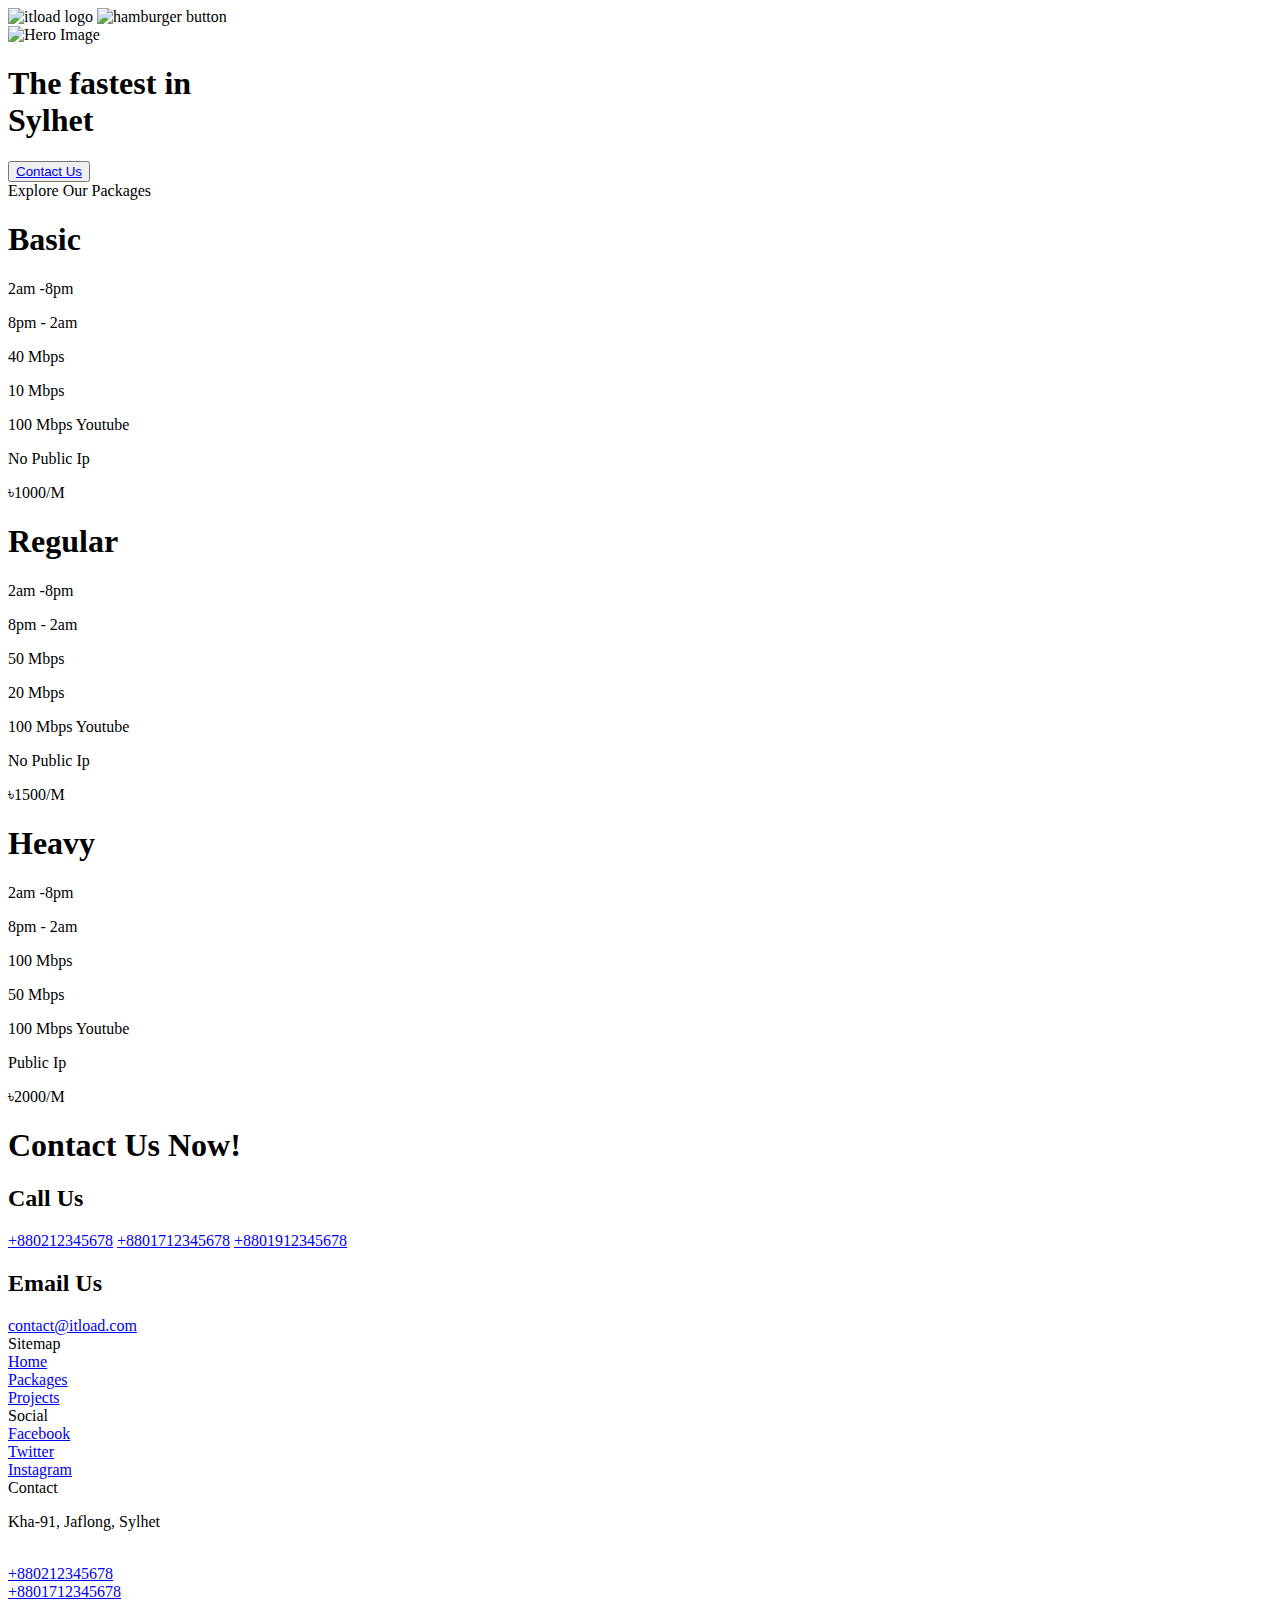
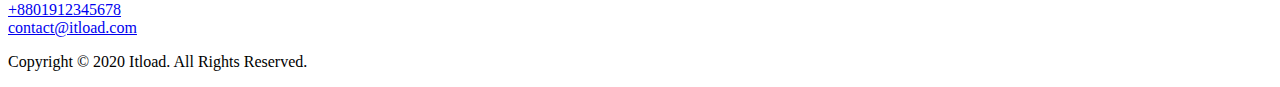
==== index.html @ b250e6c8 "dots" ====
<!DOCTYPE html>
<html lang="en">
<head>
    <meta charset="UTF-8">
    <meta name="viewport" content="width=device-width, initial-scale=1.0">
    <link rel="stylesheet" href="style/style.css">
    <link rel="stylesheet" href="style/owl.carousel.min.css">
    <link rel="stylesheet" href="/style/owl.theme.default.min.css">
    <link rel="shortcut icon" href="assets/favicon.svg" type="image/x-icon">
    <title>Itload</title>
</head>
<body>
    <header>
        <nav>
            <img src="assets/itload.png" alt="itload logo" class="logo">
            <img src="assets/hamburger.svg" alt="hamburger button" class="burger" role="button">
        </nav>
    </header>
    <main>
        <div class="title">
            <img src="assets/hands.jpg" alt="Hero Image" class="heroimg">
            <h1 class="title">The fastest in<br>Sylhet</h1>
            <button><a href="#contact">Contact Us</a></button>
        </div>

        <div class="packages">
            <label for="xplore">Explore Our Packages</label>

            <div class="owl-carousel owl-theme owl-loaded">
                <div class="pack">
                    <h1 class="packname">Basic</h1>
                    <p class="ptime 1">2am -8pm</p> <p class="ptime 2">8pm - 2am</p>
                    <p class="pmb 1">40 Mbps</p> <p class="pmb 2">10 Mbps</p>
                    <p class="info1">100 Mbps Youtube</p>
                    <p class="info2">No Public Ip</p>
                    <p class="price">৳1000/M</p>
                </div>
    
                <div class="pack">
                    <h1 class="packname">Regular</h1>
                    <p class="ptime 1">2am -8pm</p> <p class="ptime 2">8pm - 2am</p>
                    <p class="pmb 1">50 Mbps</p> <p class="pmb 2">20 Mbps</p>
                    <p class="info1">100 Mbps Youtube</p>
                    <p class="info2">No Public Ip</p>
                    <p class="price">৳1500/M</p>
                </div>
    
                <div class="pack">
                    <h1 class="packname">Heavy</h1>
                    <p class="ptime 1">2am -8pm</p> <p class="ptime 2">8pm - 2am</p>
                    <p class="pmb 1">100 Mbps</p> <p class="pmb 2">50 Mbps</p>
                    <p class="info1">100 Mbps Youtube</p>
                    <p class="info2">Public Ip</p>
                    <p class="price">৳2000/M</p>
                </div>
            </div>
        </div>

        <div class="contact">
            <h1 id="contact">Contact Us Now!</h1>
            <section class="call">
                <h2>Call Us</h2>
                <a href="tel:+880212345678">+880212345678</a>
                <a href="tel:+8801712345678">+8801712345678</a>
                <a href="tel:+880192345678">+8801912345678</a>
            </section>

            <section class="email">
                <h2>Email Us</h2>
                <a href="mailto:contact@itload.com">contact@itload.com</a>
            </section>
        </div>
    </main>

    <footer>
        <section class="sitemap">
            <label for="sitemap">Sitemap</label><br>
            <a href="#">Home</a><br>
            <a href="#">Packages</a><br>
            <a href="#">Projects</a><br>
        </section>

        <section class="social">
            <label for="social">Social</label><br>
            <a href="#">Facebook</a><br>
            <a href="#">Twitter</a><br>
            <a href="#">Instagram</a><br>
        </section>
        <section class="contact">
            <label for="contact">Contact</label><br>
            <p>Kha-91, Jaflong, Sylhet</p><br>
            <a href="tel:+880212345678">+880212345678</a><br>
            <a href="tel:+8801712345678">+8801712345678</a><br>
            <a href="tel:+880192345678">+8801912345678</a><br>
            <a href="mailto:contact@itload.com">contact@itload.com</a>
        </section>
        <p class="copy">Copyright © 2020 Itload. All Rights Reserved.</p>
    </footer>
    <script src="jquery.min.js"></script>
    <script src="owl.carousel.min.js"></script>
    <script src="main.js"></script>
</body>
</html>
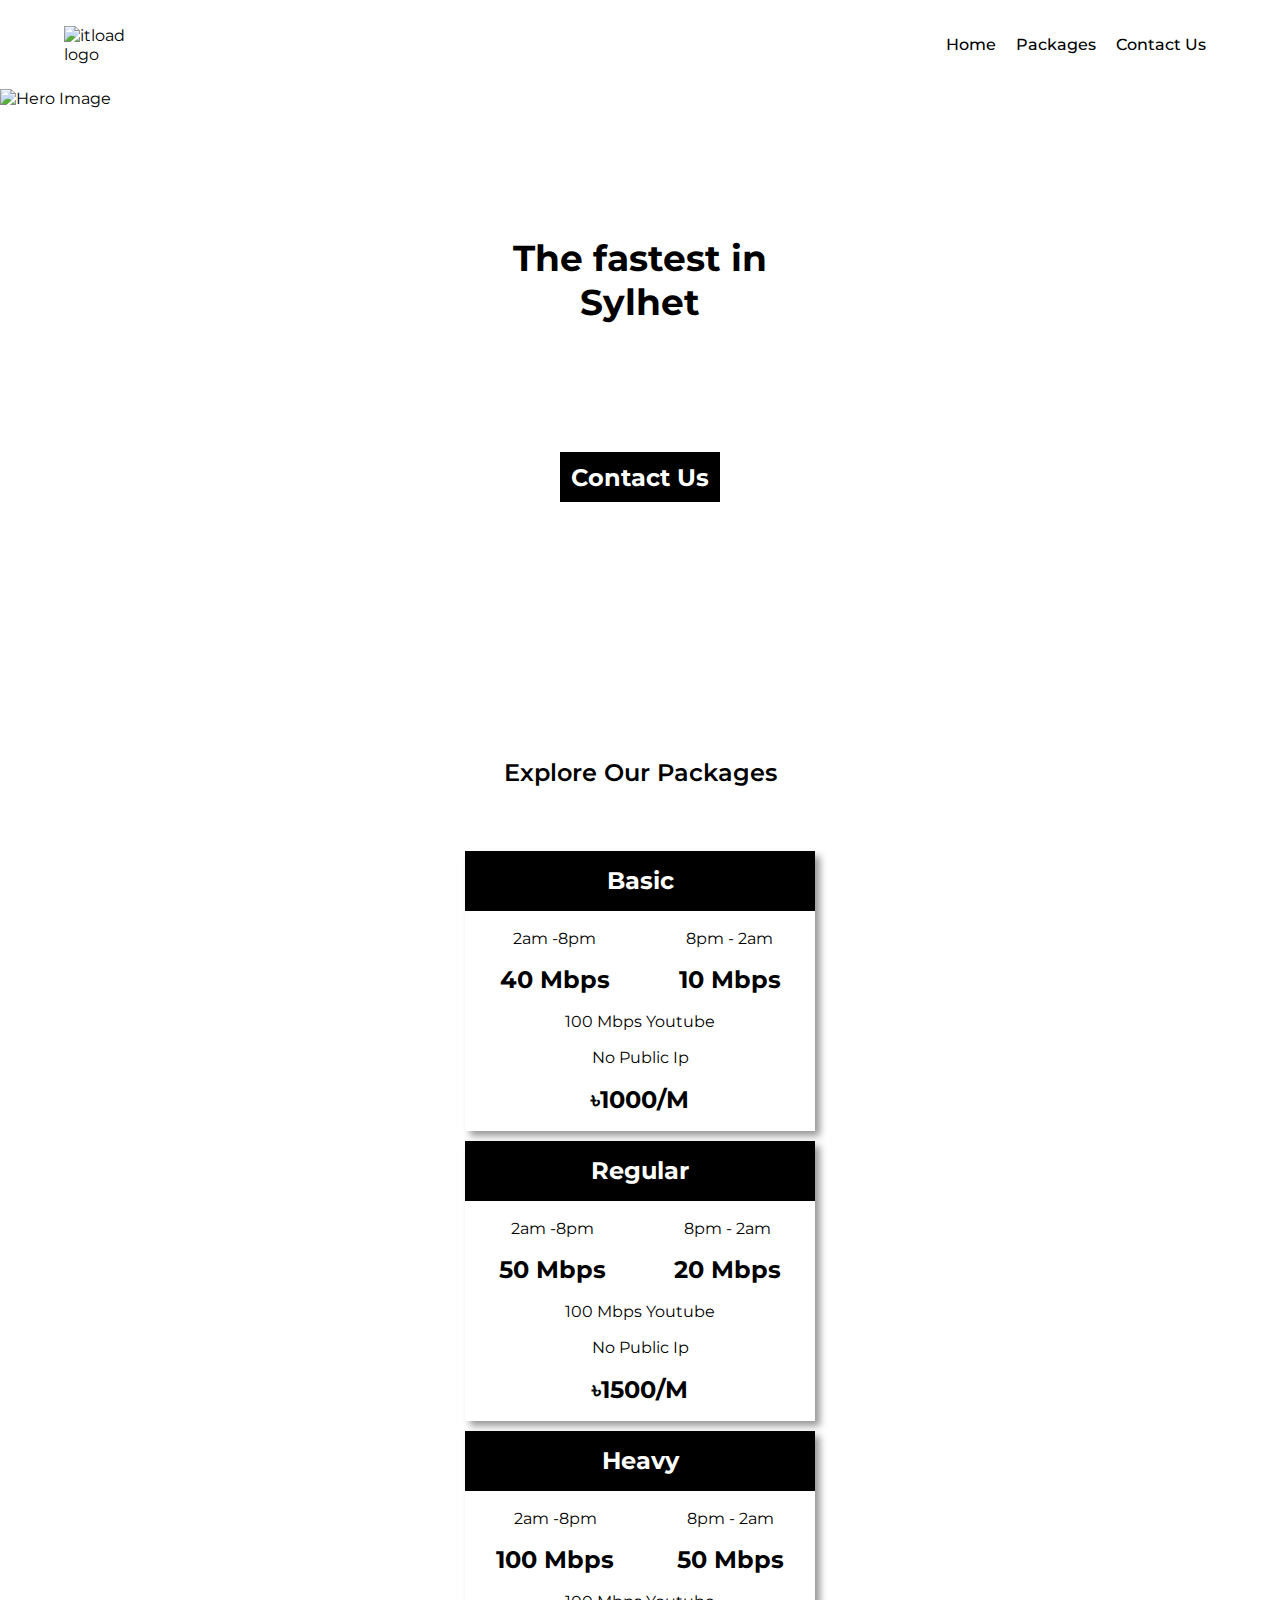
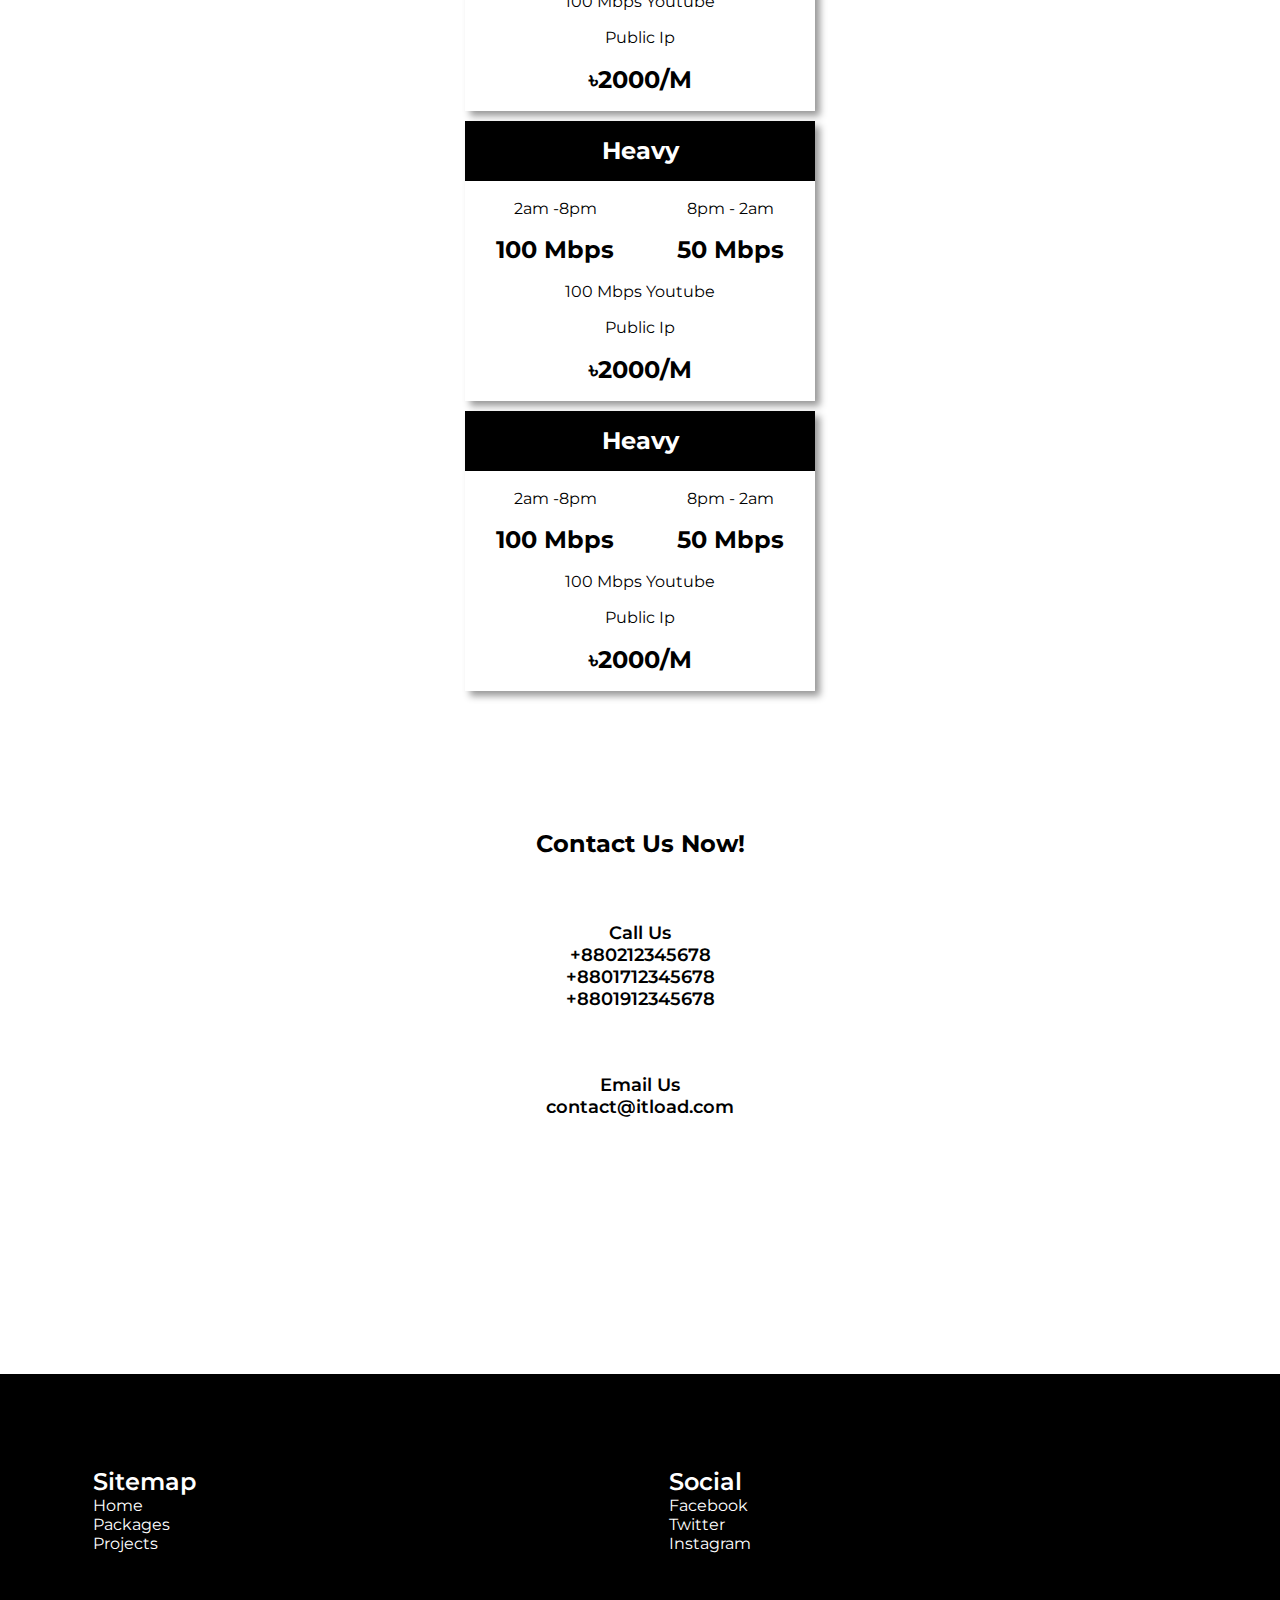
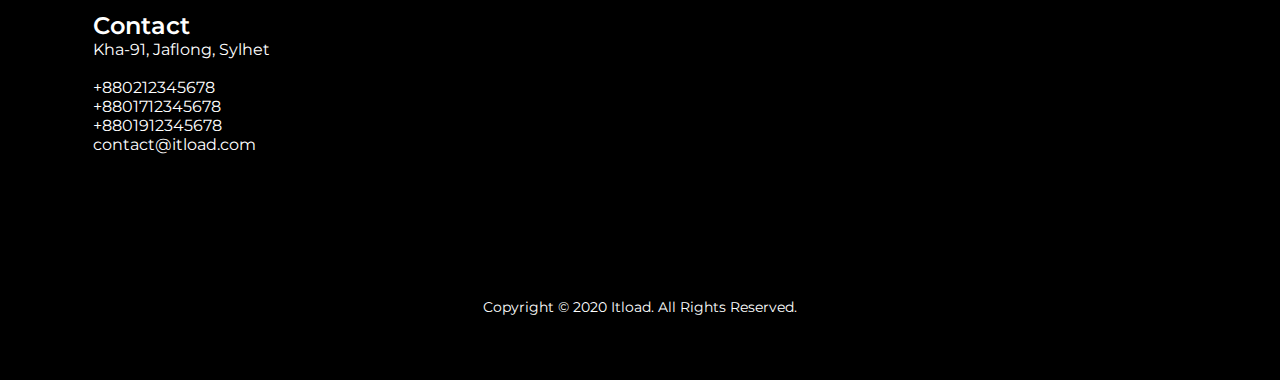
==== commit 888f103c: "desktop nav" ====
--- a/index.html
+++ b/index.html
@@ -5,7 +5,7 @@
     <meta name="viewport" content="width=device-width, initial-scale=1.0">
     <link rel="stylesheet" href="style/style.css">
     <link rel="stylesheet" href="style/owl.carousel.min.css">
-    <link rel="stylesheet" href="/style/owl.theme.default.min.css">
+    <link rel="stylesheet" href="style/owl.theme.default.min.css">
     <link rel="shortcut icon" href="assets/favicon.svg" type="image/x-icon">
     <title>Itload</title>
 </head>
@@ -14,8 +14,14 @@
         <nav>
             <img src="assets/itload.png" alt="itload logo" class="logo">
             <img src="assets/hamburger.svg" alt="hamburger button" class="burger" role="button">
+            <ul class="nav_links">
+                <li><a href="/index.html">Home</a></li>
+                <li><a href="#packages">Packages</a></li>
+                <li><a href="#contact">Contact Us</a></li>
+            </ul>
         </nav>
     </header>
+    
     <main>
         <div class="title">
             <img src="assets/hands.jpg" alt="Hero Image" class="heroimg">
@@ -23,7 +29,7 @@
             <button><a href="#contact">Contact Us</a></button>
         </div>
 
-        <div class="packages">
+        <div class="packages" id="packages">
             <label for="xplore">Explore Our Packages</label>
 
             <div class="owl-carousel owl-theme owl-loaded">
@@ -45,6 +51,24 @@
                     <p class="price">৳1500/M</p>
                 </div>
     
+                <div class="pack">
+                    <h1 class="packname">Heavy</h1>
+                    <p class="ptime 1">2am -8pm</p> <p class="ptime 2">8pm - 2am</p>
+                    <p class="pmb 1">100 Mbps</p> <p class="pmb 2">50 Mbps</p>
+                    <p class="info1">100 Mbps Youtube</p>
+                    <p class="info2">Public Ip</p>
+                    <p class="price">৳2000/M</p>
+                </div>
+
+                <div class="pack">
+                    <h1 class="packname">Heavy</h1>
+                    <p class="ptime 1">2am -8pm</p> <p class="ptime 2">8pm - 2am</p>
+                    <p class="pmb 1">100 Mbps</p> <p class="pmb 2">50 Mbps</p>
+                    <p class="info1">100 Mbps Youtube</p>
+                    <p class="info2">Public Ip</p>
+                    <p class="price">৳2000/M</p>
+                </div>
+
                 <div class="pack">
                     <h1 class="packname">Heavy</h1>
                     <p class="ptime 1">2am -8pm</p> <p class="ptime 2">8pm - 2am</p>
--- a/style/style.css
+++ b/style/style.css
@@ -0,0 +1,307 @@
+@import url("https://fonts.googleapis.com/css2?family=Montserrat:wght@500;600;700&display=swap");
+* {
+  margin: 0;
+  padding: 0;
+  -webkit-box-sizing: border-box;
+          box-sizing: border-box;
+  font-family: 'Montserrat', sans-serif;
+  scroll-behavior: smooth;
+}
+
+nav {
+  margin: auto;
+  margin-top: 5%;
+  width: 90%;
+  display: -webkit-box;
+  display: -ms-flexbox;
+  display: flex;
+  -webkit-box-pack: justify;
+      -ms-flex-pack: justify;
+          justify-content: space-between;
+}
+
+nav .logo {
+  width: 90px;
+}
+
+nav .burger {
+  width: 34px;
+}
+
+nav .nav_links {
+  display: none;
+}
+
+main {
+  margin-top: 5%;
+}
+
+main .title {
+  display: -webkit-box;
+  display: -ms-flexbox;
+  display: flex;
+  -webkit-box-orient: vertical;
+  -webkit-box-direction: normal;
+      -ms-flex-direction: column;
+          flex-direction: column;
+  margin: auto;
+  margin-top: 5%;
+}
+
+main .title .heroimg {
+  width: 100%;
+}
+
+main .title h1.title {
+  margin-top: 10%;
+  font-size: 36px;
+  font-weight: bold;
+  text-align: center;
+}
+
+main .title button {
+  background-color: black;
+  border: none;
+  width: 160px;
+  height: 50px;
+  margin: auto;
+  margin-top: 10%;
+  font-size: 24px;
+  font-weight: bold;
+}
+
+main .title button a {
+  color: white;
+  text-decoration: none;
+}
+
+main .packages {
+  margin-top: 20%;
+  display: -webkit-box;
+  display: -ms-flexbox;
+  display: flex;
+  -webkit-box-orient: vertical;
+  -webkit-box-direction: normal;
+      -ms-flex-direction: column;
+          flex-direction: column;
+}
+
+main .packages label {
+  margin: auto auto 5% auto;
+  font-size: 24px;
+  font-weight: 600;
+}
+
+main .packages .pack {
+  width: 350px;
+  height: 280px;
+  margin: auto auto 10px auto;
+  -webkit-box-shadow: 5px 5px 7px #999;
+          box-shadow: 5px 5px 7px #999;
+  display: -ms-grid;
+  display: grid;
+      grid-template-areas: 'header header' + 't1 t2'+ 'm1 m2'+ 'info info'+ 'info2 info2'+ 'price price';
+}
+
+main .packages .pack .packname {
+  -ms-grid-row: 1;
+  -ms-grid-column: 1;
+  -ms-grid-column-span: 2;
+  grid-area: header;
+  text-align: center;
+  background-color: black;
+  color: white;
+  height: 60px;
+  font-weight: 700;
+  font-size: 24px;
+  line-height: 60px;
+}
+
+main .packages .pack p {
+  text-align: center;
+}
+
+main .packages .pack .pmb, main .packages .pack .price {
+  font-weight: bold;
+  font-size: 24px;
+}
+
+main .packages .pack .ptime1 {
+  -ms-grid-row: 2;
+  -ms-grid-column: 1;
+  grid-area: t1;
+}
+
+main .packages .pack .ptime2 {
+  -ms-grid-row: 2;
+  -ms-grid-column: 2;
+  grid-area: t2;
+}
+
+main .packages .pack .pmb1 {
+  -ms-grid-row: 3;
+  -ms-grid-column: 1;
+  grid-area: m1;
+}
+
+main .packages .pack .pmb2 {
+  -ms-grid-row: 3;
+  -ms-grid-column: 2;
+  grid-area: m2;
+}
+
+main .packages .pack .info1 {
+  -ms-grid-row: 4;
+  -ms-grid-column: 1;
+  -ms-grid-column-span: 2;
+  grid-area: info;
+}
+
+main .packages .pack .info2 {
+  -ms-grid-row: 5;
+  -ms-grid-column: 1;
+  -ms-grid-column-span: 2;
+  grid-area: info2;
+}
+
+main .packages .pack .price {
+  -ms-grid-row: 6;
+  -ms-grid-column: 1;
+  -ms-grid-column-span: 2;
+  grid-area: price;
+}
+
+main .contact {
+  display: -webkit-box;
+  display: -ms-flexbox;
+  display: flex;
+  -webkit-box-orient: vertical;
+  -webkit-box-direction: normal;
+      -ms-flex-direction: column;
+          flex-direction: column;
+  margin-top: 10%;
+}
+
+main .contact h1 {
+  margin: auto;
+  font-size: 24px;
+}
+
+main .contact .call {
+  margin: auto;
+  margin-top: 5%;
+}
+
+main .contact .call h2, main .contact .call a {
+  text-align: center;
+  font-size: 18px;
+  font-weight: 600;
+  display: block;
+  text-decoration: none;
+  color: black;
+}
+
+main .contact .email {
+  margin: auto;
+  margin-top: 5%;
+}
+
+main .contact .email h2, main .contact .email a {
+  text-align: center;
+  font-size: 18px;
+  font-weight: 600;
+  display: block;
+  text-decoration: none;
+  color: black;
+}
+
+footer {
+  background-color: black;
+  display: -ms-grid;
+  display: grid;
+  -ms-grid-columns: 1fr 1fr;
+      grid-template-columns: 1fr 1fr;
+  padding: 5%;
+  margin-top: 20%;
+}
+
+footer section {
+  margin: 5%;
+}
+
+footer section label {
+  color: white;
+  font-size: 24px;
+  font-weight: 600;
+}
+
+footer section a, footer section p {
+  text-decoration: none;
+  color: white;
+}
+
+footer .sitemap, footer .contact {
+  -ms-grid-column: 1;
+  grid-column: 1;
+}
+
+footer .social {
+  -ms-grid-column: 2;
+  grid-column: 2;
+}
+
+footer .copy {
+  margin: 10% 0 0 0;
+  text-align: center;
+  color: white;
+  font-size: 14px;
+  -ms-grid-column: 1;
+  -ms-grid-column-span: 2;
+  grid-column: 1/3;
+  -ms-grid-row: 3;
+  grid-row: 3;
+}
+
+/*****
+Desktop
+******/
+@media only screen and (min-width: 768px) {
+  nav {
+    margin-top: 2%;
+  }
+  nav .burger {
+    display: none;
+    -webkit-box-pack: space-evenly;
+        -ms-flex-pack: space-evenly;
+            justify-content: space-evenly;
+  }
+  nav .nav_links {
+    display: -webkit-box;
+    display: -ms-flexbox;
+    display: flex;
+  }
+  nav .nav_links li {
+    list-style: none;
+    display: -webkit-box;
+    display: -ms-flexbox;
+    display: flex;
+  }
+  nav .nav_links li a {
+    text-decoration: none;
+    color: black;
+    margin: auto 10px;
+    font-weight: 500;
+  }
+  main {
+    margin-top: auto;
+  }
+  main .title {
+    margin-top: 2%;
+  }
+}
+/*# sourceMappingURL=style.css.map */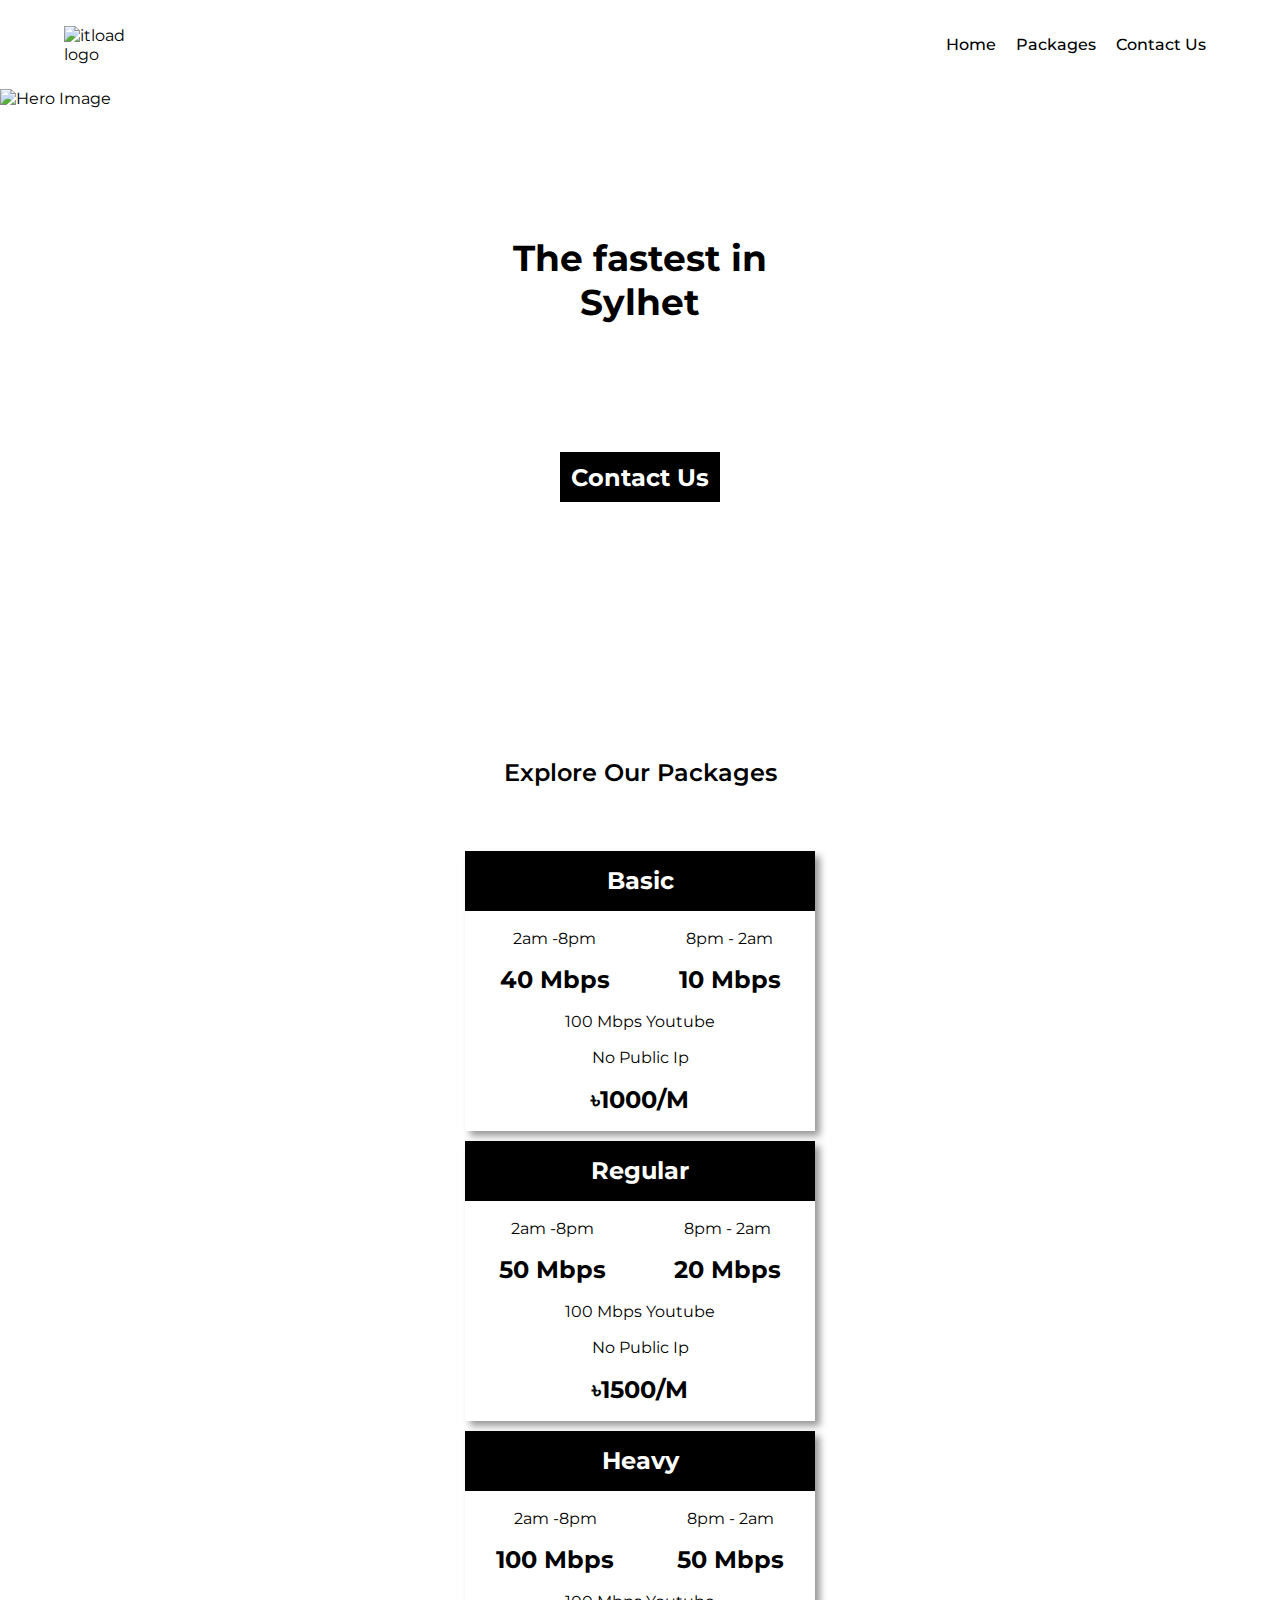
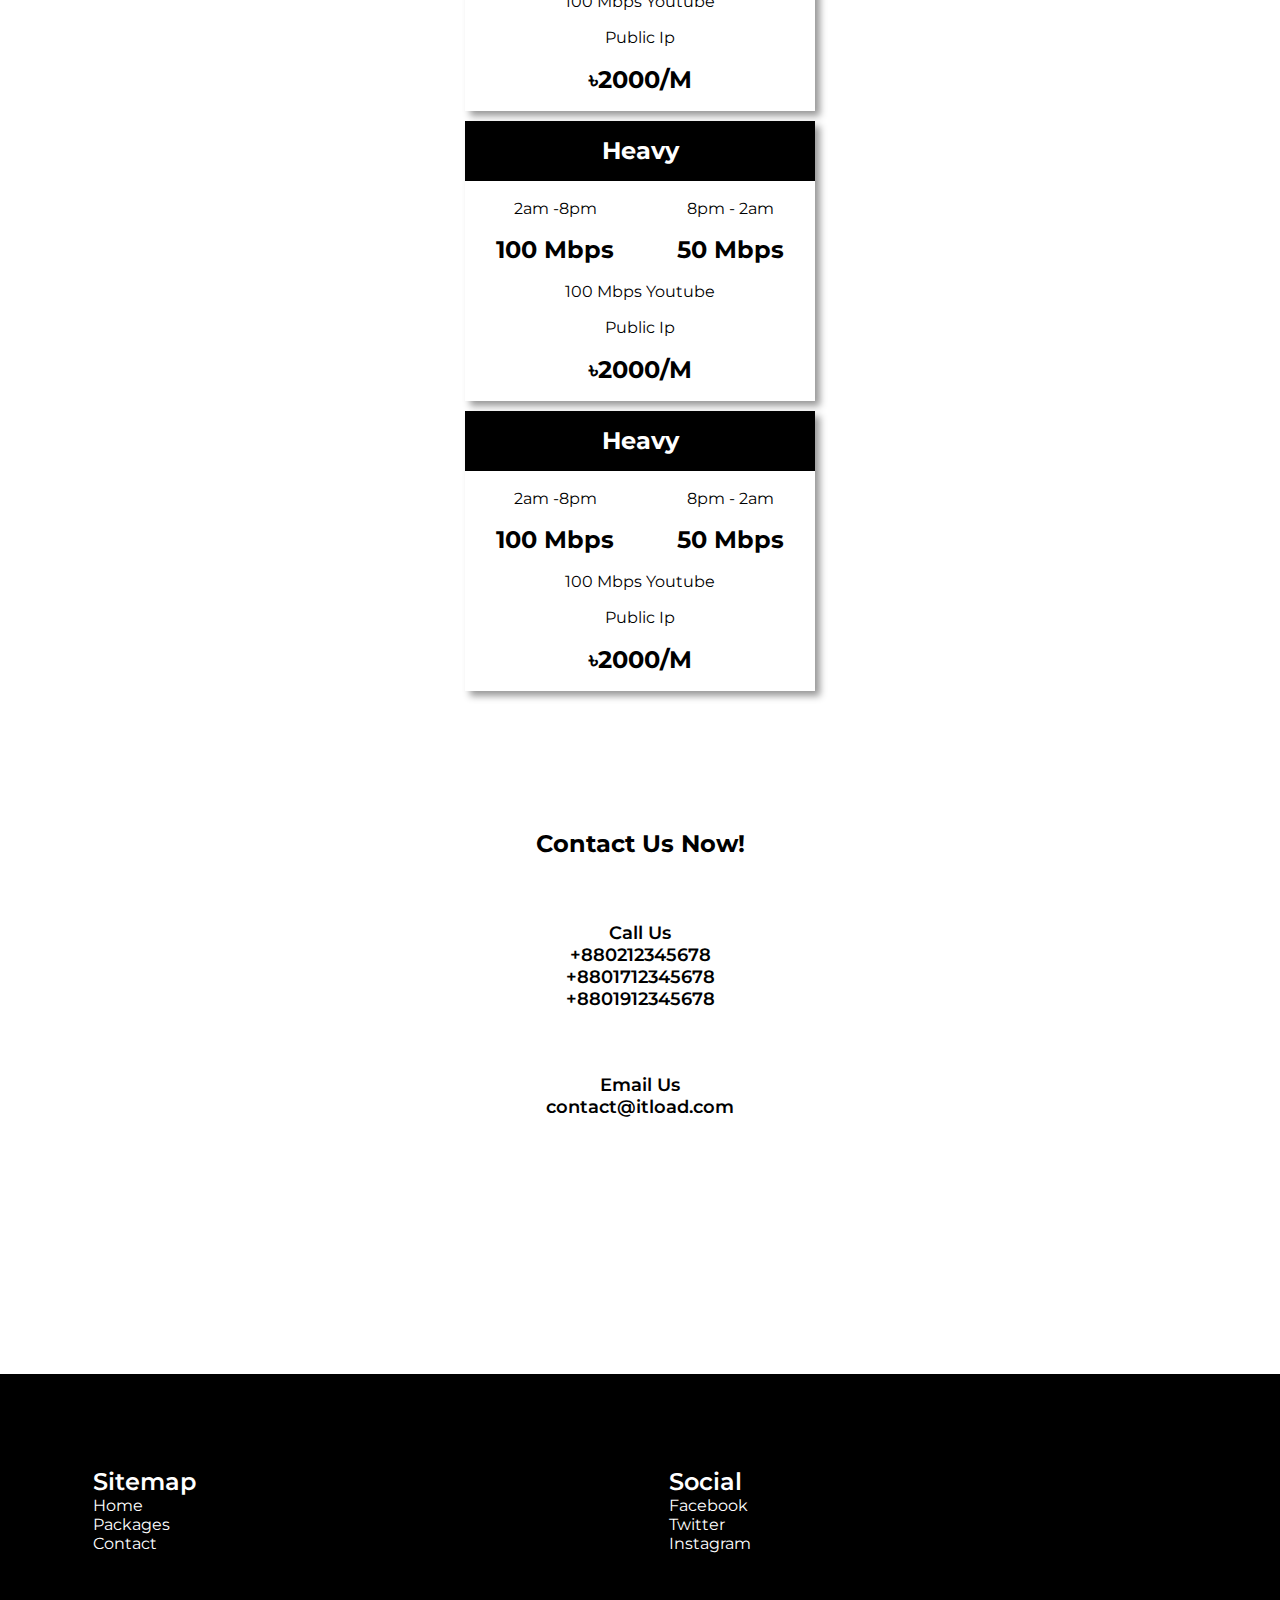
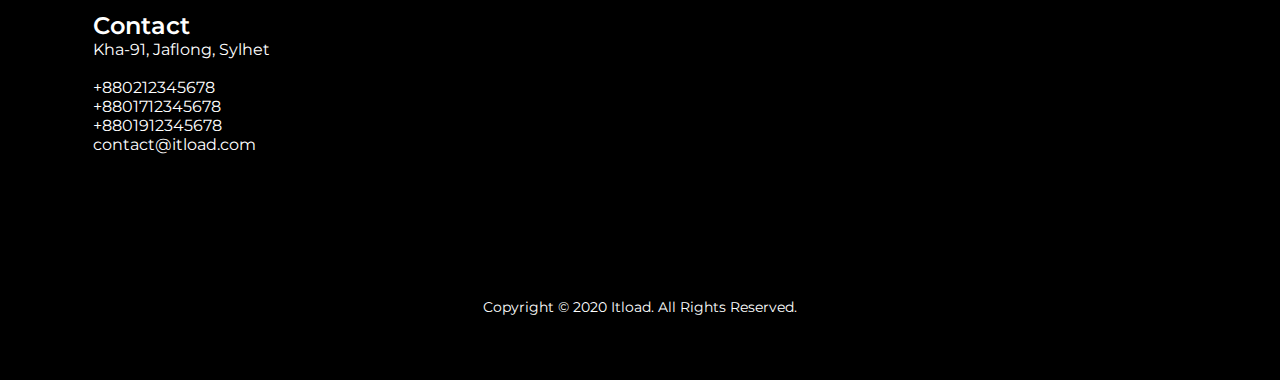
==== commit b32e578b: "contact, address variables" ====
--- a/index.html
+++ b/index.html
@@ -15,7 +15,7 @@
             <img src="assets/itload.png" alt="itload logo" class="logo">
             <img src="assets/hamburger.svg" alt="hamburger button" class="burger" role="button">
             <ul class="nav_links">
-                <li><a href="/index.html">Home</a></li>
+                <li><a href="index.html">Home</a></li>
                 <li><a href="#packages">Packages</a></li>
                 <li><a href="#contact">Contact Us</a></li>
             </ul>
@@ -99,9 +99,9 @@
     <footer>
         <section class="sitemap">
             <label for="sitemap">Sitemap</label><br>
-            <a href="#">Home</a><br>
-            <a href="#">Packages</a><br>
-            <a href="#">Projects</a><br>
+            <a href="index.html">Home</a><br>
+            <a href="#packages">Packages</a><br>
+            <a href="#contact">Contact</a><br>
         </section>
 
         <section class="social">
@@ -112,11 +112,11 @@
         </section>
         <section class="contact">
             <label for="contact">Contact</label><br>
-            <p>Kha-91, Jaflong, Sylhet</p><br>
-            <a href="tel:+880212345678">+880212345678</a><br>
-            <a href="tel:+8801712345678">+8801712345678</a><br>
-            <a href="tel:+880192345678">+8801912345678</a><br>
-            <a href="mailto:contact@itload.com">contact@itload.com</a>
+            <p class="address">Kha-91, Jaflong, Sylhet</p><br>
+            <a class="phone" href="tel:+880212345678">+880212345678</a><br>
+            <a class="phone" href="tel:+8801712345678">+8801712345678</a><br>
+            <a class="phone" href="tel:+880192345678">+8801912345678</a><br>
+            <a class="email" href="mailto:contact@itload.com">contact@itload.com</a>
         </section>
         <p class="copy">Copyright © 2020 Itload. All Rights Reserved.</p>
     </footer>
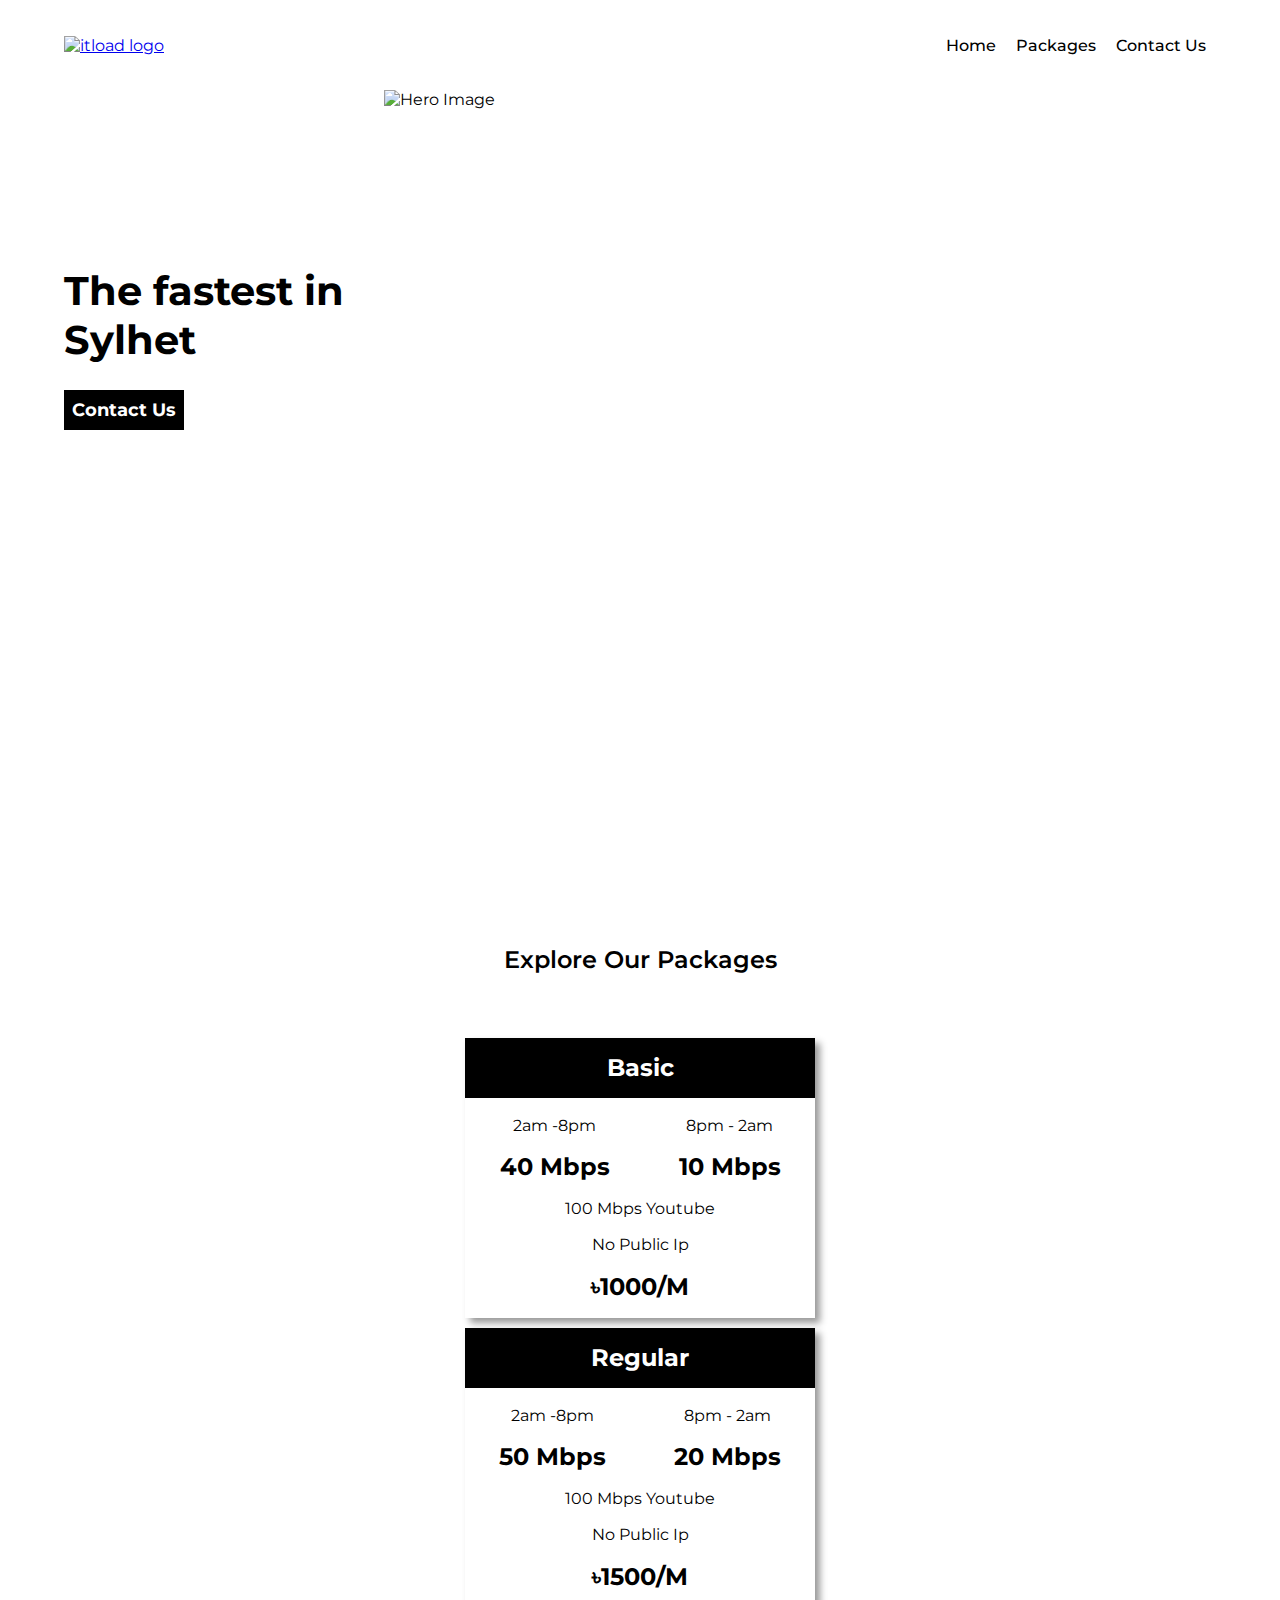
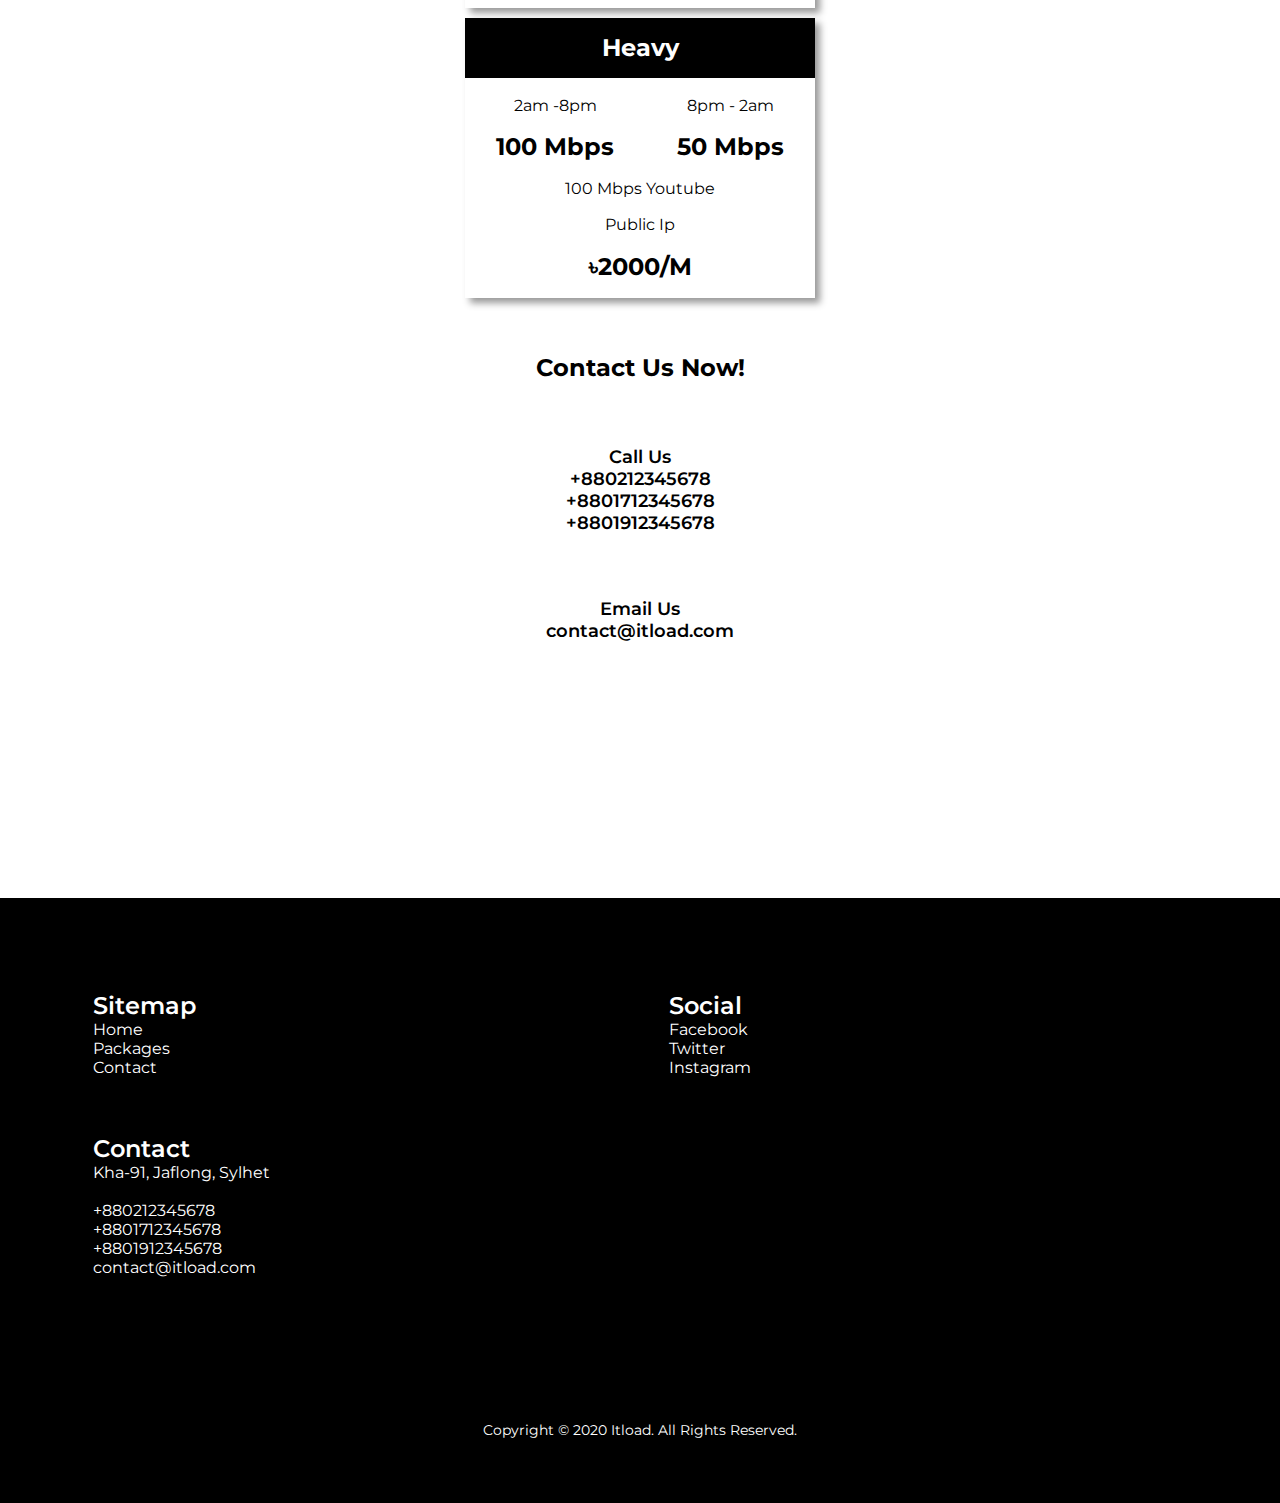
==== commit 71b59b9c: "desktop view stuff" ====
--- a/index.html
+++ b/index.html
@@ -12,7 +12,7 @@
 <body>
     <header>
         <nav>
-            <img src="assets/itload.png" alt="itload logo" class="logo">
+            <a href="index.html"><img src="assets/itload.png" alt="itload logo" class="logo"></a>
             <img src="assets/hamburger.svg" alt="hamburger button" class="burger" role="button">
             <ul class="nav_links">
                 <li><a href="index.html">Home</a></li>
@@ -23,10 +23,14 @@
     </header>
     
     <main>
-        <div class="title">
-            <img src="assets/hands.jpg" alt="Hero Image" class="heroimg">
-            <h1 class="title">The fastest in<br>Sylhet</h1>
-            <button><a href="#contact">Contact Us</a></button>
+        <div class="title-block">
+            <div class="img-container">
+                <img src="assets/hands.jpg" alt="Hero Image" class="heroimg">
+            </div>
+            <div class="cta-container">
+                <h1 class="title">The fastest in<br>Sylhet</h1>
+                <button class="CTA"><a href="#contact">Contact Us</a></button>
+            </div>
         </div>
 
         <div class="packages" id="packages">
@@ -51,24 +55,6 @@
                     <p class="price">৳1500/M</p>
                 </div>
     
-                <div class="pack">
-                    <h1 class="packname">Heavy</h1>
-                    <p class="ptime 1">2am -8pm</p> <p class="ptime 2">8pm - 2am</p>
-                    <p class="pmb 1">100 Mbps</p> <p class="pmb 2">50 Mbps</p>
-                    <p class="info1">100 Mbps Youtube</p>
-                    <p class="info2">Public Ip</p>
-                    <p class="price">৳2000/M</p>
-                </div>
-
-                <div class="pack">
-                    <h1 class="packname">Heavy</h1>
-                    <p class="ptime 1">2am -8pm</p> <p class="ptime 2">8pm - 2am</p>
-                    <p class="pmb 1">100 Mbps</p> <p class="pmb 2">50 Mbps</p>
-                    <p class="info1">100 Mbps Youtube</p>
-                    <p class="info2">Public Ip</p>
-                    <p class="price">৳2000/M</p>
-                </div>
-
                 <div class="pack">
                     <h1 class="packname">Heavy</h1>
                     <p class="ptime 1">2am -8pm</p> <p class="ptime 2">8pm - 2am</p>
--- a/style/style.css
+++ b/style/style.css
@@ -36,7 +36,7 @@
   margin-top: 5%;
 }
 
-main .title {
+main .title-block {
   display: -webkit-box;
   display: -ms-flexbox;
   display: flex;
@@ -48,18 +48,28 @@
   margin-top: 5%;
 }
 
-main .title .heroimg {
+main .title-block .heroimg {
   width: 100%;
 }
 
-main .title h1.title {
+main .title-block .cta-container {
+  display: -webkit-box;
+  display: -ms-flexbox;
+  display: flex;
+  -webkit-box-orient: vertical;
+  -webkit-box-direction: normal;
+      -ms-flex-direction: column;
+          flex-direction: column;
+}
+
+main .title-block .cta-container .title {
   margin-top: 10%;
   font-size: 36px;
   font-weight: bold;
   text-align: center;
 }
 
-main .title button {
+main .title-block .cta-container button {
   background-color: black;
   border: none;
   width: 160px;
@@ -70,7 +80,7 @@
   font-weight: bold;
 }
 
-main .title button a {
+main .title-block .cta-container button a {
   color: white;
   text-decoration: none;
 }
@@ -272,7 +282,13 @@
 ******/
 @media only screen and (min-width: 768px) {
   nav {
-    margin-top: 2%;
+    margin-top: 0;
+    height: 10vh;
+  }
+  nav a {
+    -ms-flex-item-align: center;
+        -ms-grid-row-align: center;
+        align-self: center;
   }
   nav .burger {
     display: none;
@@ -297,11 +313,54 @@
     margin: auto 10px;
     font-weight: 500;
   }
+  nav .nav_links li a:hover {
+    color: #444;
+  }
   main {
     margin-top: auto;
   }
-  main .title {
-    margin-top: 2%;
+  main .title-block {
+    margin-top: 0;
+    display: -ms-grid;
+    display: grid;
+    -ms-grid-columns: 25vw auto;
+        grid-template-columns: 25vw auto;
+    margin-left: 5%;
+  }
+  main .title-block .img-container {
+    -ms-grid-column: 2;
+    grid-column: 2;
+    -ms-grid-row: 1;
+    grid-row: 1;
+    height: 90vh;
+    overflow: hidden;
+  }
+  main .title-block .img-container .heroimg {
+    width: 100vw;
+  }
+  main .title-block .cta-container {
+    -ms-grid-column: 1;
+    grid-column: 1;
+    -ms-grid-row: 1;
+    grid-row: 1;
+    margin: 45% 0;
+  }
+  main .title-block .cta-container .title {
+    text-align: left;
+    font-size: 40px;
+  }
+  main .title-block .cta-container button {
+    margin: 0;
+    margin-top: 8%;
+    font-size: 18px;
+    width: 120px;
+    height: 40px;
+  }
+  main .packages {
+    margin-top: 5vh;
+  }
+  main .contact {
+    margin-top: 5vh;
   }
 }
 /*# sourceMappingURL=style.css.map */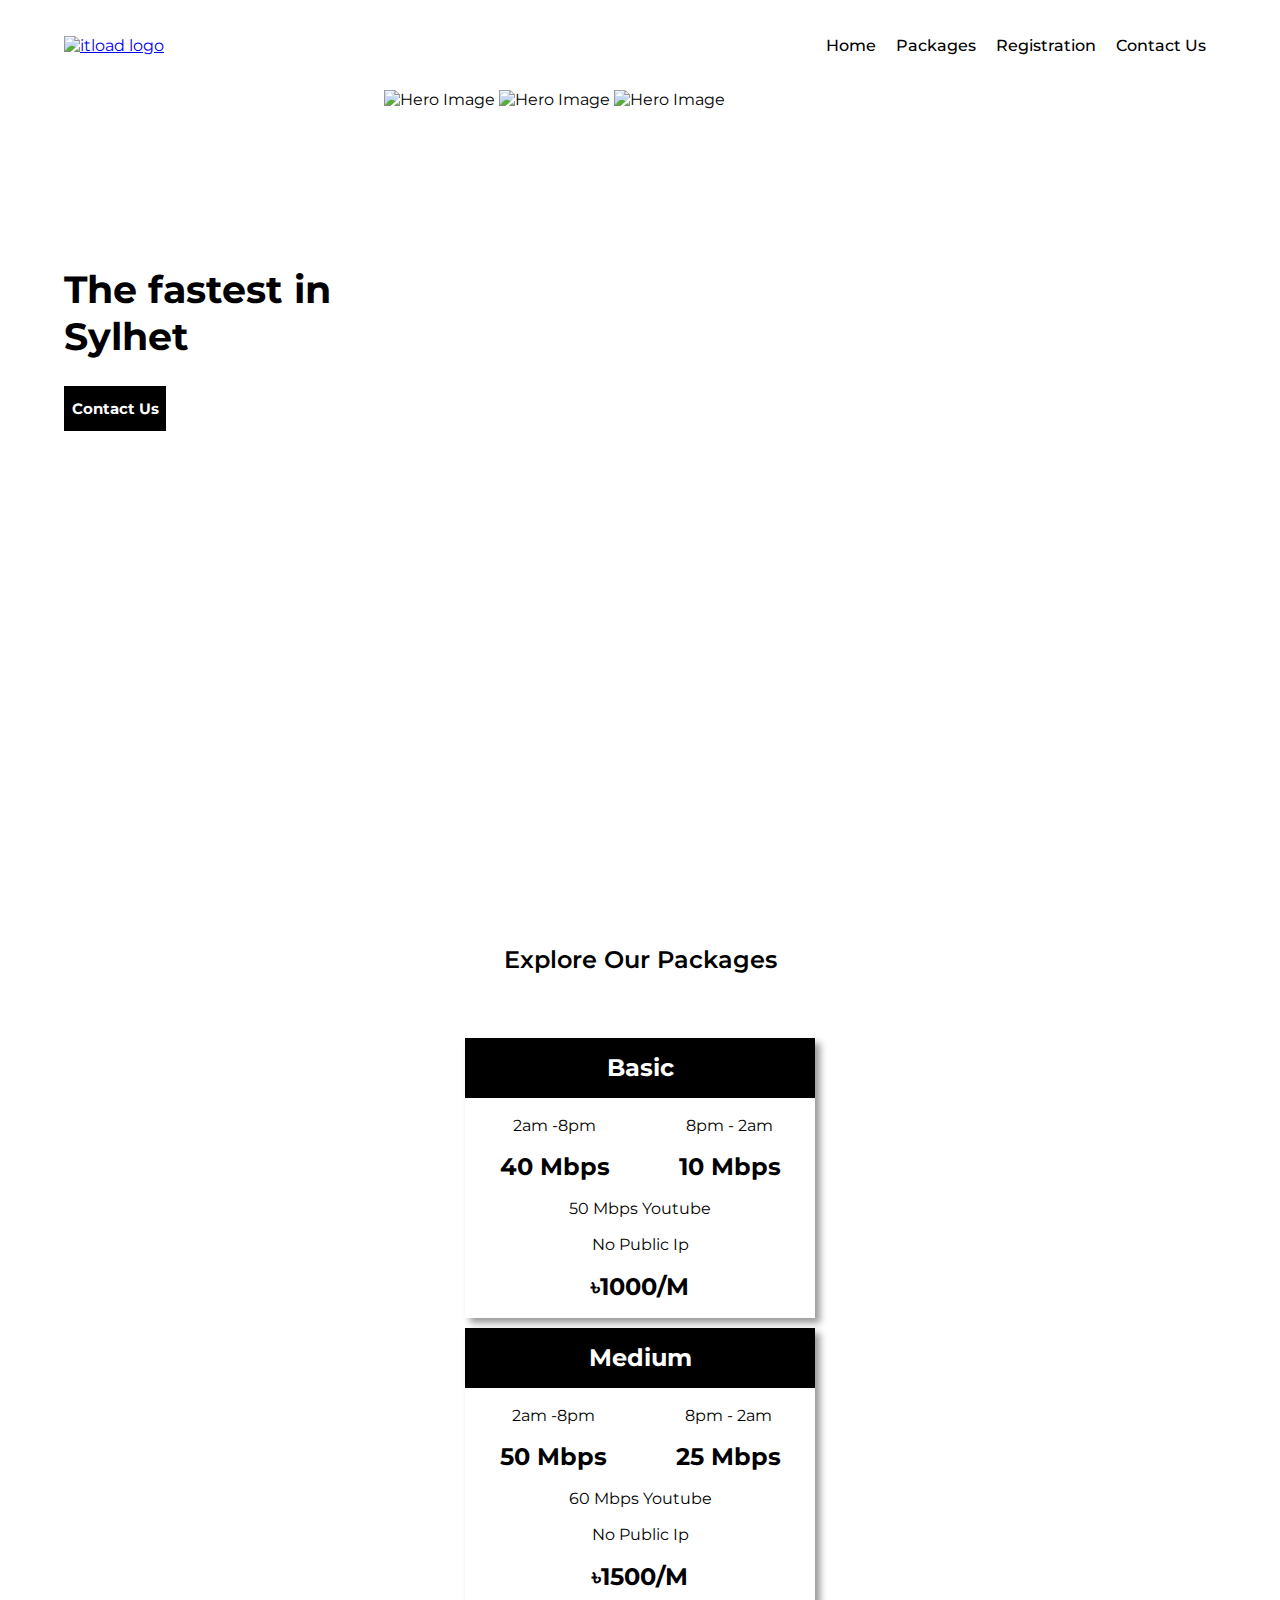
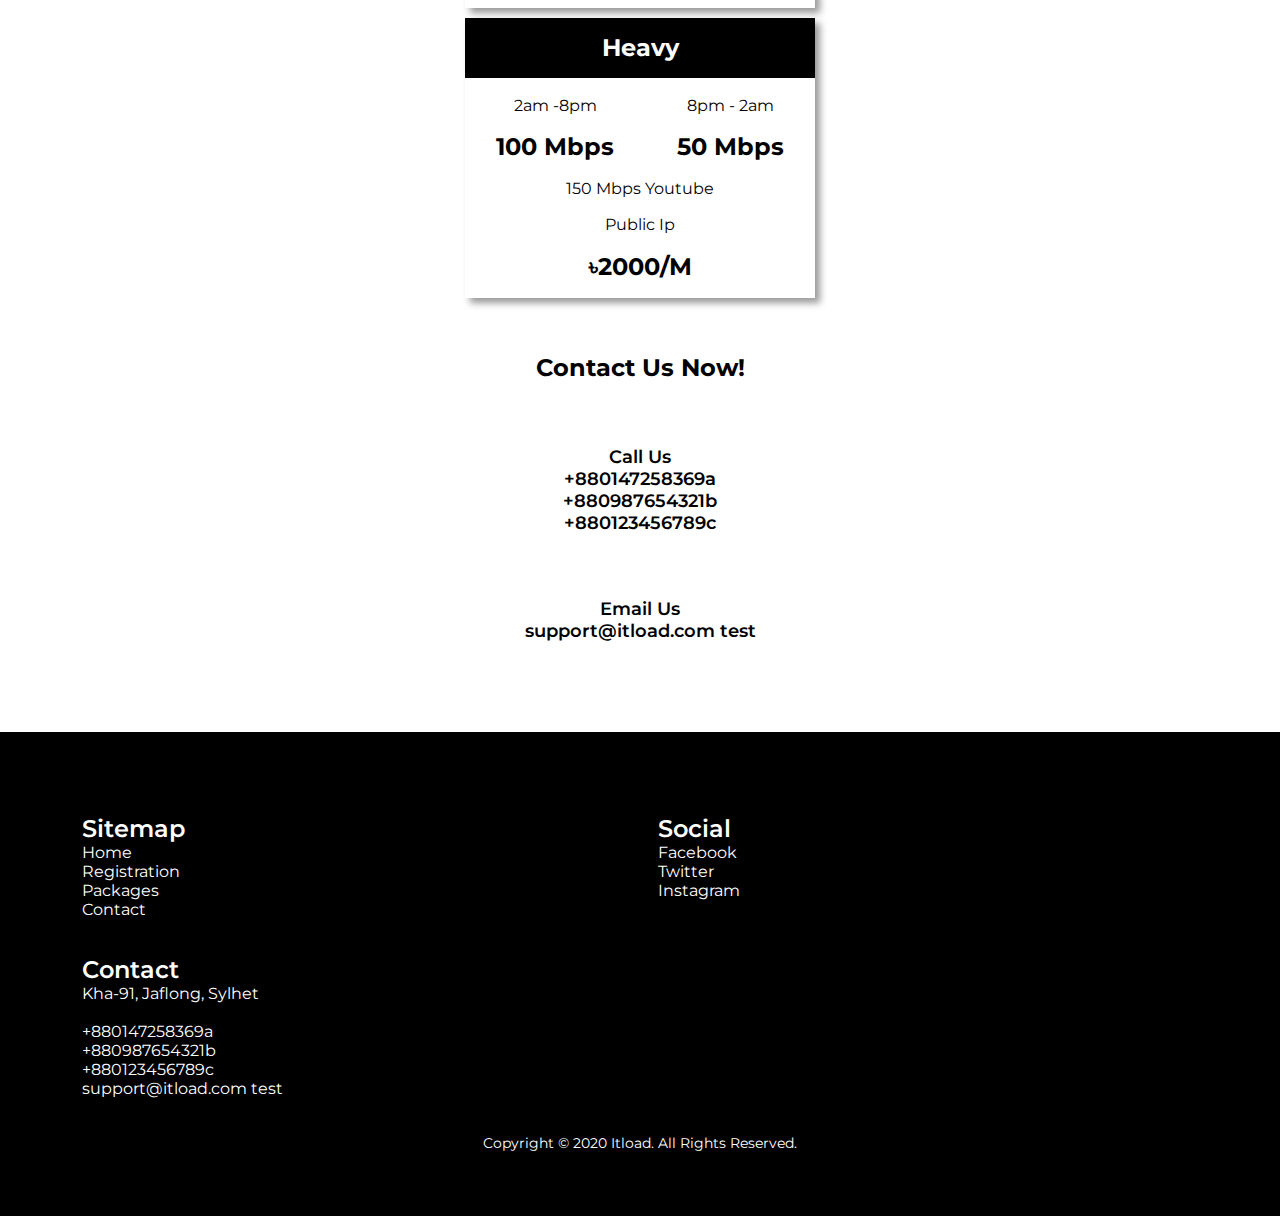
==== commit 7fa39e6d: "mobile nav" ====
--- a/index.html
+++ b/index.html
@@ -13,19 +13,30 @@
     <header>
         <nav>
             <a href="index.html"><img src="assets/itload.png" alt="itload logo" class="logo"></a>
-            <img src="assets/hamburger.svg" alt="hamburger button" class="burger" role="button">
+            <img src="assets/hamburger.svg" alt="hamburger button" class="burger" role="button" onclick="toggleNav()" id="burger">
+            <img src="assets/hamclose.svg" alt="hamburger button" class="burgerclose" role="button" onclick="toggleNav()">
             <ul class="nav_links">
-                <li><a href="index.html">Home</a></li>
-                <li><a href="#packages">Packages</a></li>
-                <li><a href="#contact">Contact Us</a></li>
+                <li><a class="current" href="index.html">Home</a></li>
+                <li><a href="index.html#packages">Packages</a></li>
+                <li><a href="reg.html">Registration</a></li>
+                <li><a href="index.html#contact">Contact Us</a></li>
             </ul>
         </nav>
+
+        <ul class="mobilenav_links">
+            <li><a class="current" href="index.html">Home</a></li>
+            <li><a href="index.html#packages">Packages</a></li>
+            <li><a href="reg.html">Registration</a></li>
+            <li><a href="index.html#contact">Contact Us</a></li>
+        </ul>
     </header>
     
     <main>
         <div class="title-block">
-            <div class="img-container">
-                <img src="assets/hands.jpg" alt="Hero Image" class="heroimg">
+            <div class="img-container owl-one owl-carousel owl-theme owl-loaded">
+                <img src="assets/1.jpg" alt="Hero Image" class="heroimg">
+                <img src="assets/2.jpg" alt="Hero Image" class="heroimg">
+                <img src="assets/3.jpg" alt="Hero Image" class="heroimg">
             </div>
             <div class="cta-container">
                 <h1 class="title">The fastest in<br>Sylhet</h1>
@@ -36,11 +47,11 @@
         <div class="packages" id="packages">
             <label for="xplore">Explore Our Packages</label>
 
-            <div class="owl-carousel owl-theme owl-loaded">
+            <div class="owl-two owl-carousel owl-theme owl-loaded">
                 <div class="pack">
                     <h1 class="packname">Basic</h1>
                     <p class="ptime 1">2am -8pm</p> <p class="ptime 2">8pm - 2am</p>
-                    <p class="pmb 1">40 Mbps</p> <p class="pmb 2">10 Mbps</p>
+                    <p class="pmb1">40 Mbps</p> <p class="pmb2">10 Mbps</p>
                     <p class="info1">100 Mbps Youtube</p>
                     <p class="info2">No Public Ip</p>
                     <p class="price">৳1000/M</p>
@@ -49,7 +60,7 @@
                 <div class="pack">
                     <h1 class="packname">Regular</h1>
                     <p class="ptime 1">2am -8pm</p> <p class="ptime 2">8pm - 2am</p>
-                    <p class="pmb 1">50 Mbps</p> <p class="pmb 2">20 Mbps</p>
+                    <p class="pmb1">50 Mbps</p> <p class="pmb2">20 Mbps</p>
                     <p class="info1">100 Mbps Youtube</p>
                     <p class="info2">No Public Ip</p>
                     <p class="price">৳1500/M</p>
@@ -58,7 +69,7 @@
                 <div class="pack">
                     <h1 class="packname">Heavy</h1>
                     <p class="ptime 1">2am -8pm</p> <p class="ptime 2">8pm - 2am</p>
-                    <p class="pmb 1">100 Mbps</p> <p class="pmb 2">50 Mbps</p>
+                    <p class="pmb1">100 Mbps</p> <p class="pmb2">50 Mbps</p>
                     <p class="info1">100 Mbps Youtube</p>
                     <p class="info2">Public Ip</p>
                     <p class="price">৳2000/M</p>
@@ -86,8 +97,9 @@
         <section class="sitemap">
             <label for="sitemap">Sitemap</label><br>
             <a href="index.html">Home</a><br>
-            <a href="#packages">Packages</a><br>
-            <a href="#contact">Contact</a><br>
+            <a href="reg.html">Registration</a><br>
+            <a href="index.html#packages">Packages</a><br>
+            <a href="index.html#contact">Contact</a><br>
         </section>
 
         <section class="social">
--- a/style/style.css
+++ b/style/style.css
@@ -24,12 +24,33 @@
   width: 90px;
 }
 
-nav .burger {
+nav .burger, nav .burgerclose {
   width: 34px;
 }
 
-nav .nav_links {
+nav .nav_links, nav .burgerclose {
   display: none;
+}
+
+.mobilenav_links {
+  display: none;
+  margin-top: 5%;
+  width: 100%;
+  position: absolute;
+  list-style: none;
+  background-color: black;
+  z-index: 10;
+}
+
+.mobilenav_links li {
+  margin: 4vh;
+  text-align: center;
+}
+
+.mobilenav_links li a {
+  text-decoration: none;
+  color: white;
+  font-size: 18px;
 }
 
 main {
@@ -136,7 +157,7 @@
   text-align: center;
 }
 
-main .packages .pack .pmb, main .packages .pack .price {
+main .packages .pack .pmb1, main .packages .pack .pmb2, main .packages .pack .price {
   font-weight: bold;
   font-size: 24px;
 }
@@ -237,11 +258,11 @@
   -ms-grid-columns: 1fr 1fr;
       grid-template-columns: 1fr 1fr;
   padding: 5%;
-  margin-top: 20%;
+  margin-top: 10vh;
 }
 
 footer section {
-  margin: 5%;
+  margin: 2vh;
 }
 
 footer section label {
@@ -266,7 +287,7 @@
 }
 
 footer .copy {
-  margin: 10% 0 0 0;
+  margin: 2vh 0 0 0;
   text-align: center;
   color: white;
   font-size: 14px;
@@ -290,7 +311,7 @@
         -ms-grid-row-align: center;
         align-self: center;
   }
-  nav .burger {
+  nav #burger {
     display: none;
     -webkit-box-pack: space-evenly;
         -ms-flex-pack: space-evenly;
@@ -306,6 +327,7 @@
     display: -webkit-box;
     display: -ms-flexbox;
     display: flex;
+    position: relative;
   }
   nav .nav_links li a {
     text-decoration: none;
@@ -313,8 +335,25 @@
     margin: auto 10px;
     font-weight: 500;
   }
-  nav .nav_links li a:hover {
-    color: #444;
+  nav .nav_links li a::before {
+    content: '';
+    display: block;
+    height: 4px;
+    background: black;
+    position: absolute;
+    top: 0;
+    left: 0;
+    right: 0;
+    -webkit-transform-origin: left;
+            transform-origin: left;
+    -webkit-transform: scale(0, 1);
+            transform: scale(0, 1);
+    -webkit-transition: all 200ms linear;
+    transition: all 200ms linear;
+  }
+  nav .nav_links li a:hover::before {
+    -webkit-transform: scale(1, 1);
+            transform: scale(1, 1);
   }
   main {
     margin-top: auto;
@@ -347,14 +386,14 @@
   }
   main .title-block .cta-container .title {
     text-align: left;
-    font-size: 40px;
+    font-size: 3vw;
   }
   main .title-block .cta-container button {
     margin: 0;
     margin-top: 8%;
-    font-size: 18px;
-    width: 120px;
-    height: 40px;
+    font-size: 1.2vw;
+    width: 8vw;
+    height: 5vh;
   }
   main .packages {
     margin-top: 5vh;
@@ -363,4 +402,83 @@
     margin-top: 5vh;
   }
 }
+
+/*****************************************************************************************
+                                         REGISTRATION PAGE
+*****************************************************************************************/
+.reglabel {
+  width: 90%;
+  margin: 5% auto auto auto;
+}
+
+.form-container {
+  display: -webkit-box;
+  display: -ms-flexbox;
+  display: flex;
+  -ms-flex-wrap: wrap;
+      flex-wrap: wrap;
+  width: 90%;
+  margin: 2% auto auto auto;
+}
+
+.form-container form {
+  display: -webkit-box;
+  display: -ms-flexbox;
+  display: flex;
+  -ms-flex-wrap: wrap;
+      flex-wrap: wrap;
+}
+
+.form-container form section {
+  -ms-flex-preferred-size: 90vw;
+      flex-basis: 90vw;
+}
+
+.form-container form section input {
+  width: 100%;
+  border: solid black 2px;
+  padding: 6px;
+  margin: 8px 0;
+}
+
+.form-container form .terms {
+  width: 90vw;
+  font-size: 14px;
+  margin: 2vh auto 2vh 4vw;
+}
+
+.form-container form .regsubmit {
+  border: none;
+  background-color: black;
+  color: white;
+  font-weight: 500;
+  font-size: 18px;
+  padding: 6px;
+}
+
+.form-container .regdownload {
+  text-align: center;
+  margin: 10% auto 0 auto;
+}
+
+.form-container .regdownload a {
+  color: black;
+}
+
+@media (min-width: 768px) {
+  .form-container form {
+    width: 60vw;
+  }
+  .form-container form section {
+    -ms-flex-preferred-size: 24vw;
+        flex-basis: 24vw;
+    margin: 10px;
+  }
+  .form-container form .terms {
+    margin: 2vh auto 2vh 2vw;
+  }
+  .form-container .regdownload {
+    width: 20vw;
+  }
+}
 /*# sourceMappingURL=style.css.map */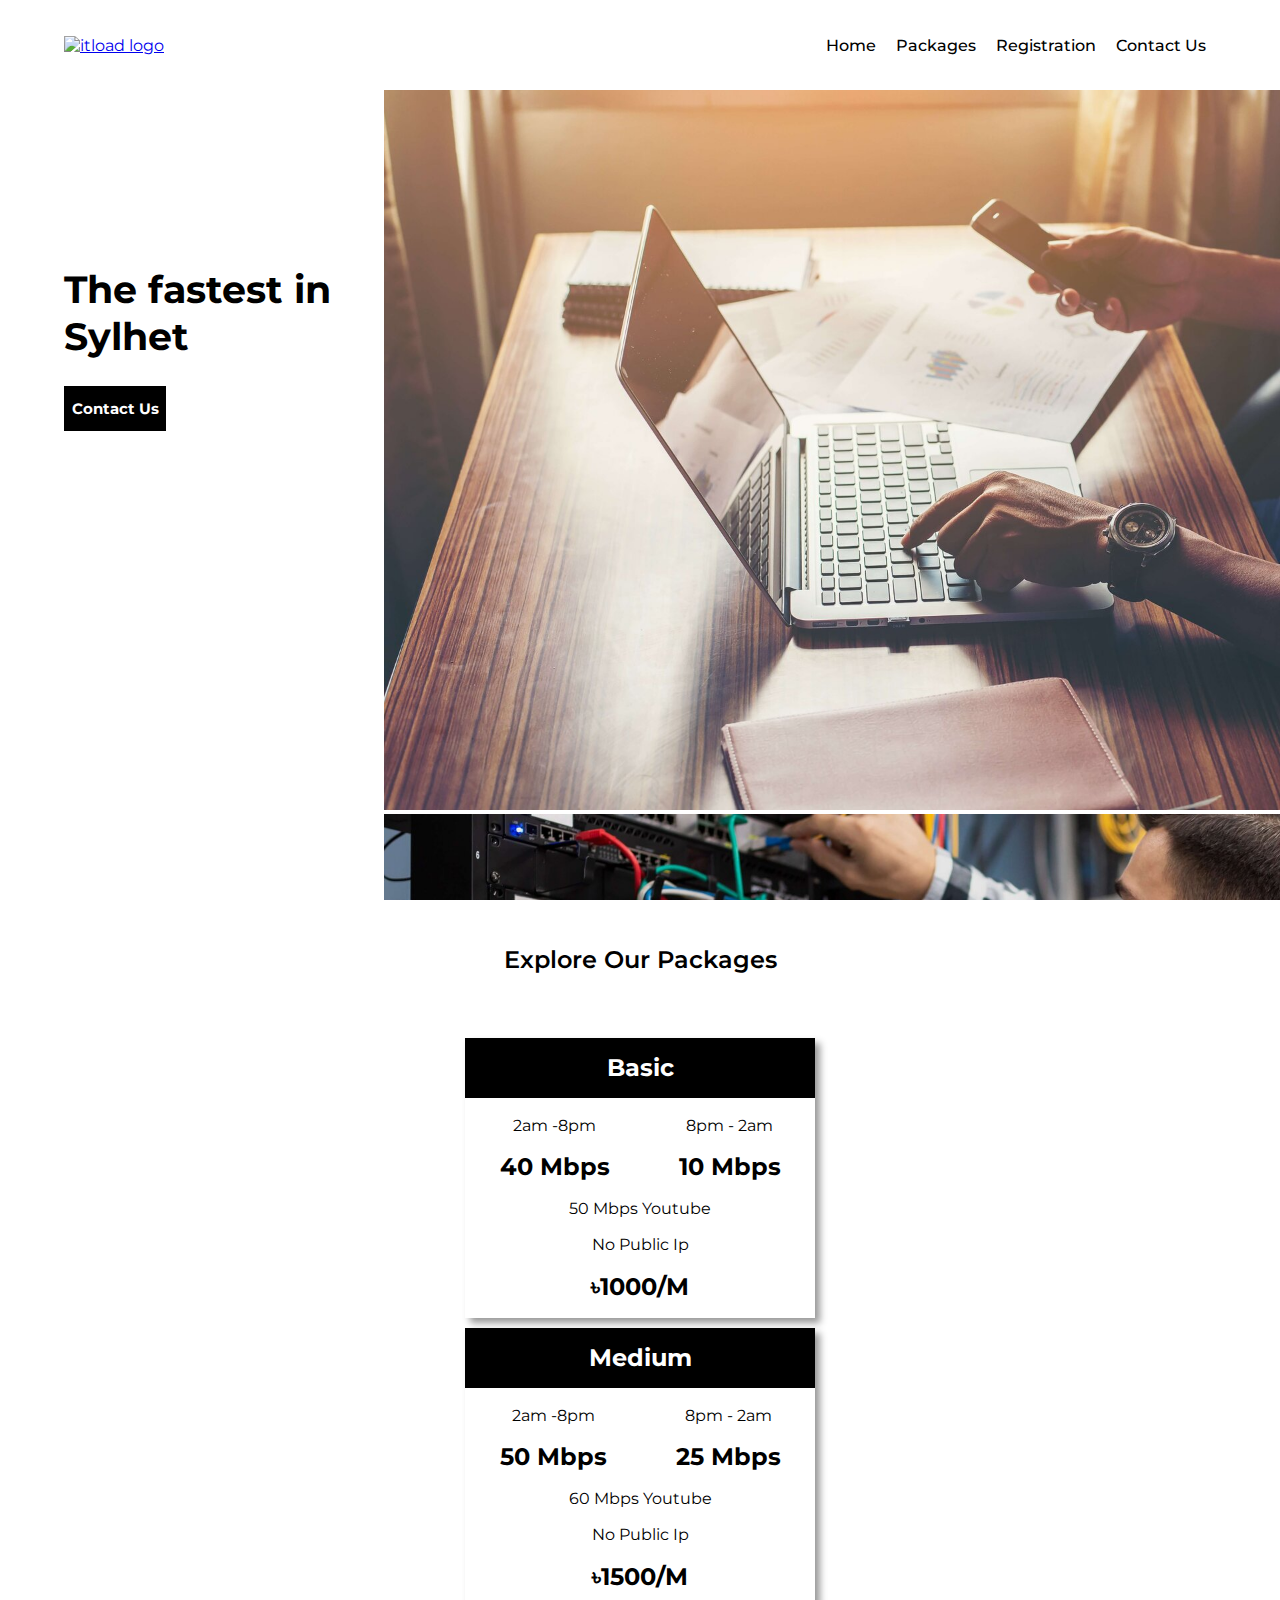
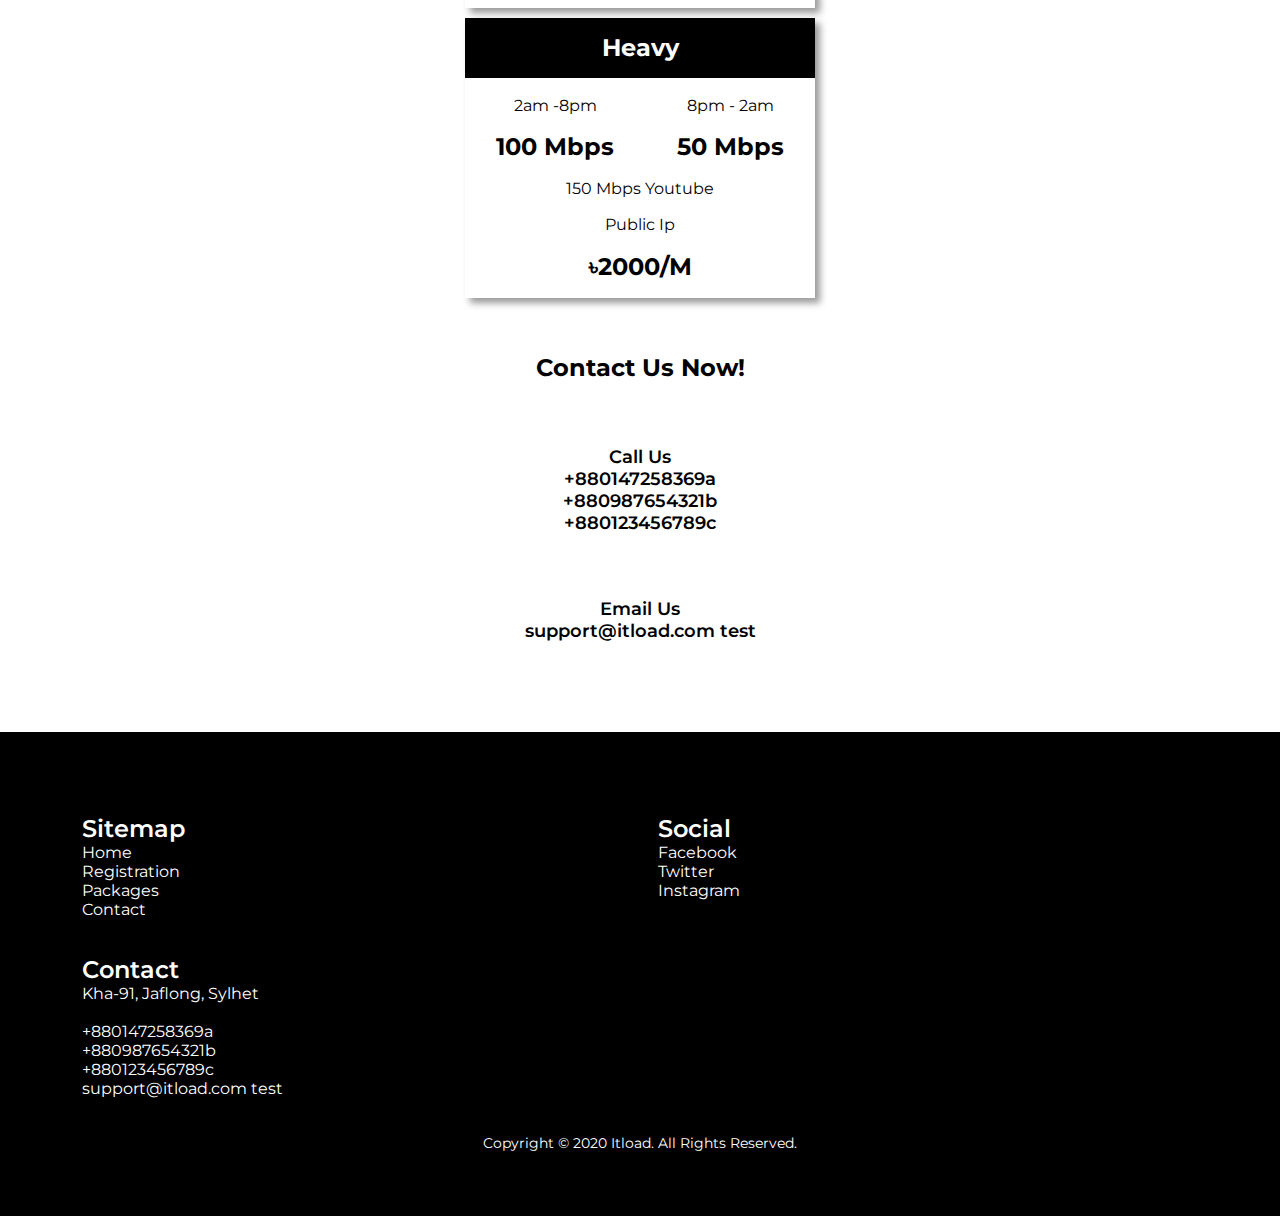
==== commit acfcbb3b: "og doesnt support svg" ====
--- a/index.html
+++ b/index.html
@@ -1,13 +1,28 @@
 <!DOCTYPE html>
 <html lang="en">
 <head>
+    <meta name="author" content="Safin Ahmed">
     <meta charset="UTF-8">
     <meta name="viewport" content="width=device-width, initial-scale=1.0">
+    <meta name="description" content="The most reliable internet service provider in Sylhet.">
+    <!-- Open Graph / Facebook -->
+    <meta property="og:type" content="website">
+    <meta property="og:url" content="https://safin-sys.github.io/itload/">
+    <meta property="og:title" content="Itload | The fastest in Sylhet">
+    <meta property="og:description" content="The most reliable internet service provider in Sylhet.">
+    <meta property="og:image" content="https://safin-sys.github.io/itload/assets/itload-meta.png">
+    <!-- Twitter -->
+    <meta property="twitter:card" content="summary_large_image">
+    <meta property="twitter:url" content="https://safin-sys.github.io/itload/">
+    <meta property="twitter:title" content="Itload | The fastest in Sylhet">
+    <meta property="twitter:description" content="The most reliable internet service provider in Sylhet.">
+    <meta property="twitter:image" content="https://safin-sys.github.io/itload/assets/itload-meta.png">
+
     <link rel="stylesheet" href="style/style.css">
     <link rel="stylesheet" href="style/owl.carousel.min.css">
     <link rel="stylesheet" href="style/owl.theme.default.min.css">
-    <link rel="shortcut icon" href="assets/favicon.svg" type="image/x-icon">
-    <title>Itload</title>
+    <link rel="shortcut icon" href="assets/itload.svg" type="image/x-icon">
+    <title>Itload | The fastest in Sylhet</title>
 </head>
 <body>
     <header>
@@ -39,7 +54,7 @@
                 <img src="assets/3.jpg" alt="Hero Image" class="heroimg">
             </div>
             <div class="cta-container">
-                <h1 class="title">The fastest in<br>Sylhet</h1>
+                <h1 class="title">The fastest in <br>Sylhet</h1>
                 <button class="CTA"><a href="#contact">Contact Us</a></button>
             </div>
         </div>
